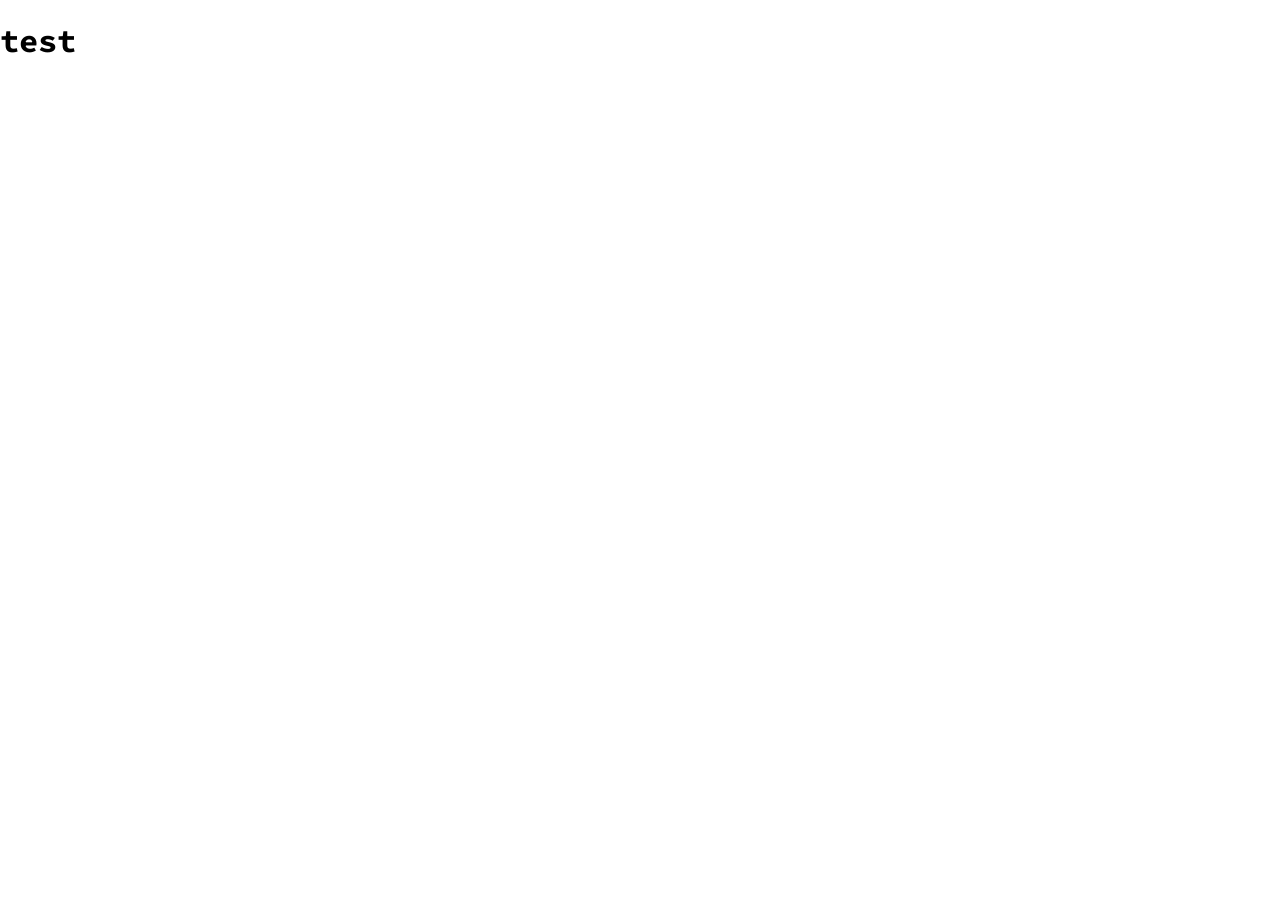
==== index.html @ e636ae3b "project files added" ====
<!doctype html>
<html lang="en">
  <head>
    <meta charset="UTF-8" />
    <meta name="viewport" content="width=device-width, initial-scale=1.0" />
    <link rel="preconnect" href="https://fonts.googleapis.com" />
    <link rel="preconnect" href="https://fonts.gstatic.com" crossorigin />
    <link
      href="https://fonts.googleapis.com/css2?family=Source+Code+Pro:ital,wght@0,200..900;1,200..900&display=swap"
      rel="stylesheet"
    />
    <link rel="stylesheet" href="styles.css" />
    <title>Dev Blog</title>
  </head>
  <body>
       <h1>test</h1>
    <script src="script.js"></script>
  </body>
</html>
---- styles.css ----
body {
    margin: 0;
    padding: 0;
    font-family: Source Code Pro, sans-serif;
}
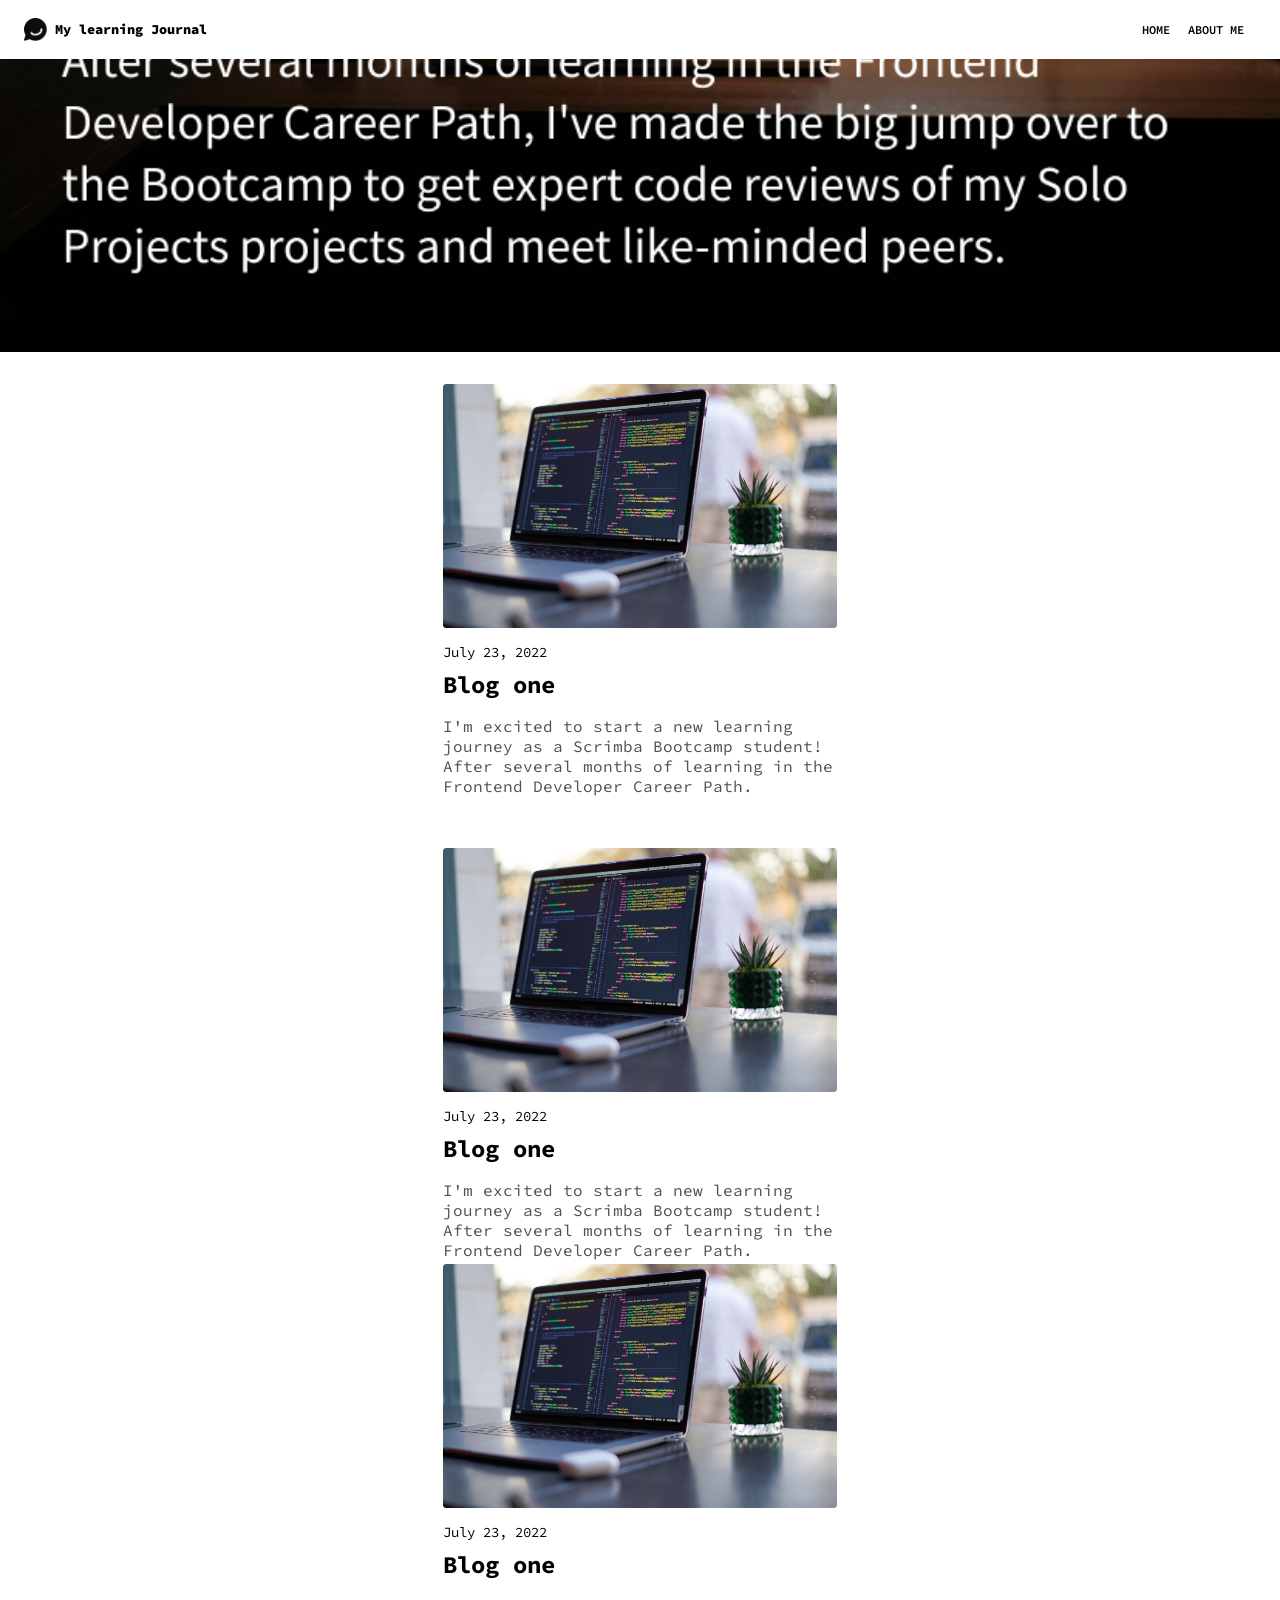
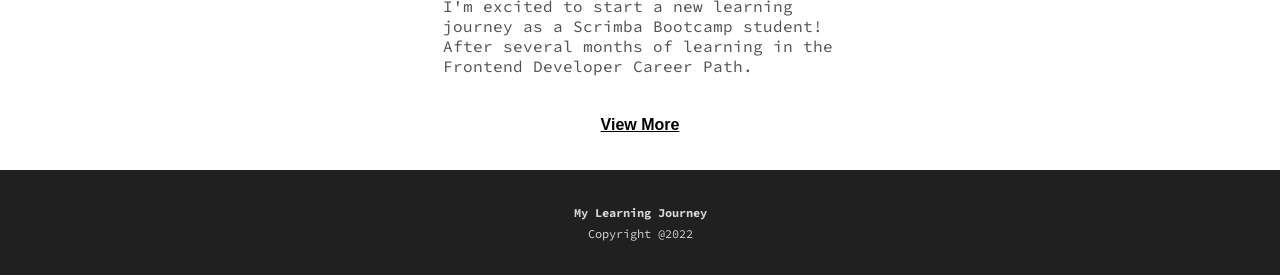
==== commit ca2c7106: "Home page css done for mobile Styled home page for mobile  grid, flexbox" ====
--- a/index.html
+++ b/index.html
@@ -13,7 +13,56 @@
     <title>Dev Blog</title>
   </head>
   <body>
-       <h1>test</h1>
+      <header>
+        <div class="header-container">
+          <div class="logo-wrapper">
+            <img class="logo" src="images/logo.png"/>
+            <h1>My learning Journal</h1>
+          </div>
+          <nav>
+          <ul class="nav">
+           <li class="nav-list-item">Home</li> 
+           <li class="nav-list-item">About Me</li>
+          </ul>
+          </nav>
+        </div>
+      </header>
+      <section>
+        <div class="hero-container">
+        </div>
+      </section>
+      <main>
+        <article class="article-container">
+        <div class="blog-post">
+          <img class="blog-image" src="/images/blog-one.png"/>
+          <p class="blog-date blog-post-one">July 23, 2022</p>
+          <h2>Blog one</h2>
+          <p class="blog-para">I'm excited to start a new learning journey as a Scrimba Bootcamp student! After several months of learning in the Frontend Developer Career Path.</p>
+        </div>
+         <div class="blog-post blog-post-two">
+          <img class="blog-image" src="/images/blog-one.png"/>
+          <p class="blog-date">July 23, 2022</p>
+          <h2>Blog one</h2>
+          <p class="blog-para">I'm excited to start a new learning journey as a Scrimba Bootcamp student! After several months of learning in the Frontend Developer Career Path.</p>
+        </div> <div class="blog-post blog-post-three">
+          <img class="blog-image" src="/images/blog-one.png"/>
+          <p class="blog-date">July 23, 2022</p>
+          <h2>Blog one</h2>
+          <p class="blog-para">I'm excited to start a new learning journey as a Scrimba Bootcamp student! After several months of learning in the Frontend Developer Career Path.</p>
+        </div>
+        </article>
+      </main>
+      <div class="view-more-container">
+        <button class="view-more-button">View More</button>
+      </div>
+      <footer>
+          <div class="footer-container">
+            <small class="footer-info">
+              <p class="footer-slogan"><strong>My Learning Journey</strong></p>
+              <p class="footer-date">Copyright @2022</p>
+            </small>
+          </div>
+      </footer>
     <script src="script.js"></script>
   </body>
 </html>
--- a/styles.css
+++ b/styles.css
@@ -1,5 +1,163 @@
+*, *::before, *::after {
+    box-sizing: border-box;
+}
+
 body {
     margin: 0;
     padding: 0;
     font-family: Source Code Pro, sans-serif;
+}
+
+/* header */
+
+.header-container {
+    display: flex;
+    justify-content: space-between;
+    align-items: center;
+    padding: 1.5em;
+    background-color: white;
+    height: 59px;
+}
+
+h1 {
+    font-size: 0.85rem;
+    font-weight: 900;
+}
+
+.logo-wrapper {
+    display: flex;
+    align-items: center;
+    gap: 0.5em;
+}
+
+.logo {
+    width: 23px;
+} 
+
+.nav {
+    display: flex;
+    align-items: center;
+    justify-content: center;
+    list-style: none;
+    gap: 0.5em;
+    font-size: 0.75rem;
+    text-transform: uppercase;
+    font-weight: 600;
+}
+
+.nav-list-item {
+    padding-right: 1em;
+}
+
+/* hero */
+
+.hero-container {
+    height: 293px;
+    width: 100%;
+    background-image:url('images/hero.png');
+    background-position: center bottom;
+    background-repeat: no-repeat;
+    background-size: cover;
+}
+
+/* main */
+
+main {
+    display: flex;
+    justify-content: center;
+    margin-block: 2em;
+}
+
+.article-container {
+    display: grid;
+    grid-template-columns: 1fr;
+    gap: 3em;
+    grid-template-areas: 
+        "."
+        "a"
+        "b"
+        "c"
+        ".";
+}
+
+.blog-post {
+    height: 368px;
+    width: 394px;
+    display: flex;
+    flex-direction: column;
+    gap: 0.5em;  
+}
+
+.blog-post-one {
+    grid-area: a;
+}
+
+.blog-post-two {
+    grid-area: b;
+}
+.blog-post-three {
+    grid-area: c;
+}
+
+.blog-post h2 {
+    font-size: 1.5rem;
+    margin: 0;
+}
+
+.blog-date {
+    font-size: 0.88rem;
+    margin: 0;
+    margin-top: 0.5em;
+}
+
+.blog-image {
+    width: 100%;
+}
+
+.blog-para {
+    font-size: 1rem;
+    color: #505050;
+    margin: 0;
+    margin-top: 0.5em;
+}
+
+.view-more-container {
+    display: flex;
+    justify-content: center;
+    margin-block: 2.2em;
+}
+
+.view-more-button {
+    text-decoration: underline;
+    font-weight: 900;
+    font-size: 1rem;
+    border: none;
+    background-color: white;
+}
+
+/* footer */
+
+.footer-container {
+    height: 105px;
+    color: #D7D7D7;
+    background-color: #202020;
+    display: flex;
+    justify-content: center;
+    align-items: center;
+} 
+
+.footer-slogan, .footer-date {
+    margin: 0;
+    padding: 0;
+}
+
+
+.footer-info {
+    display: flex;
+    flex-direction: column;
+    justify-content: center;
+    align-items: center;
+    margin: 0;
+    font-size: 0.75rem;
+     gap: 0.5em;
 }
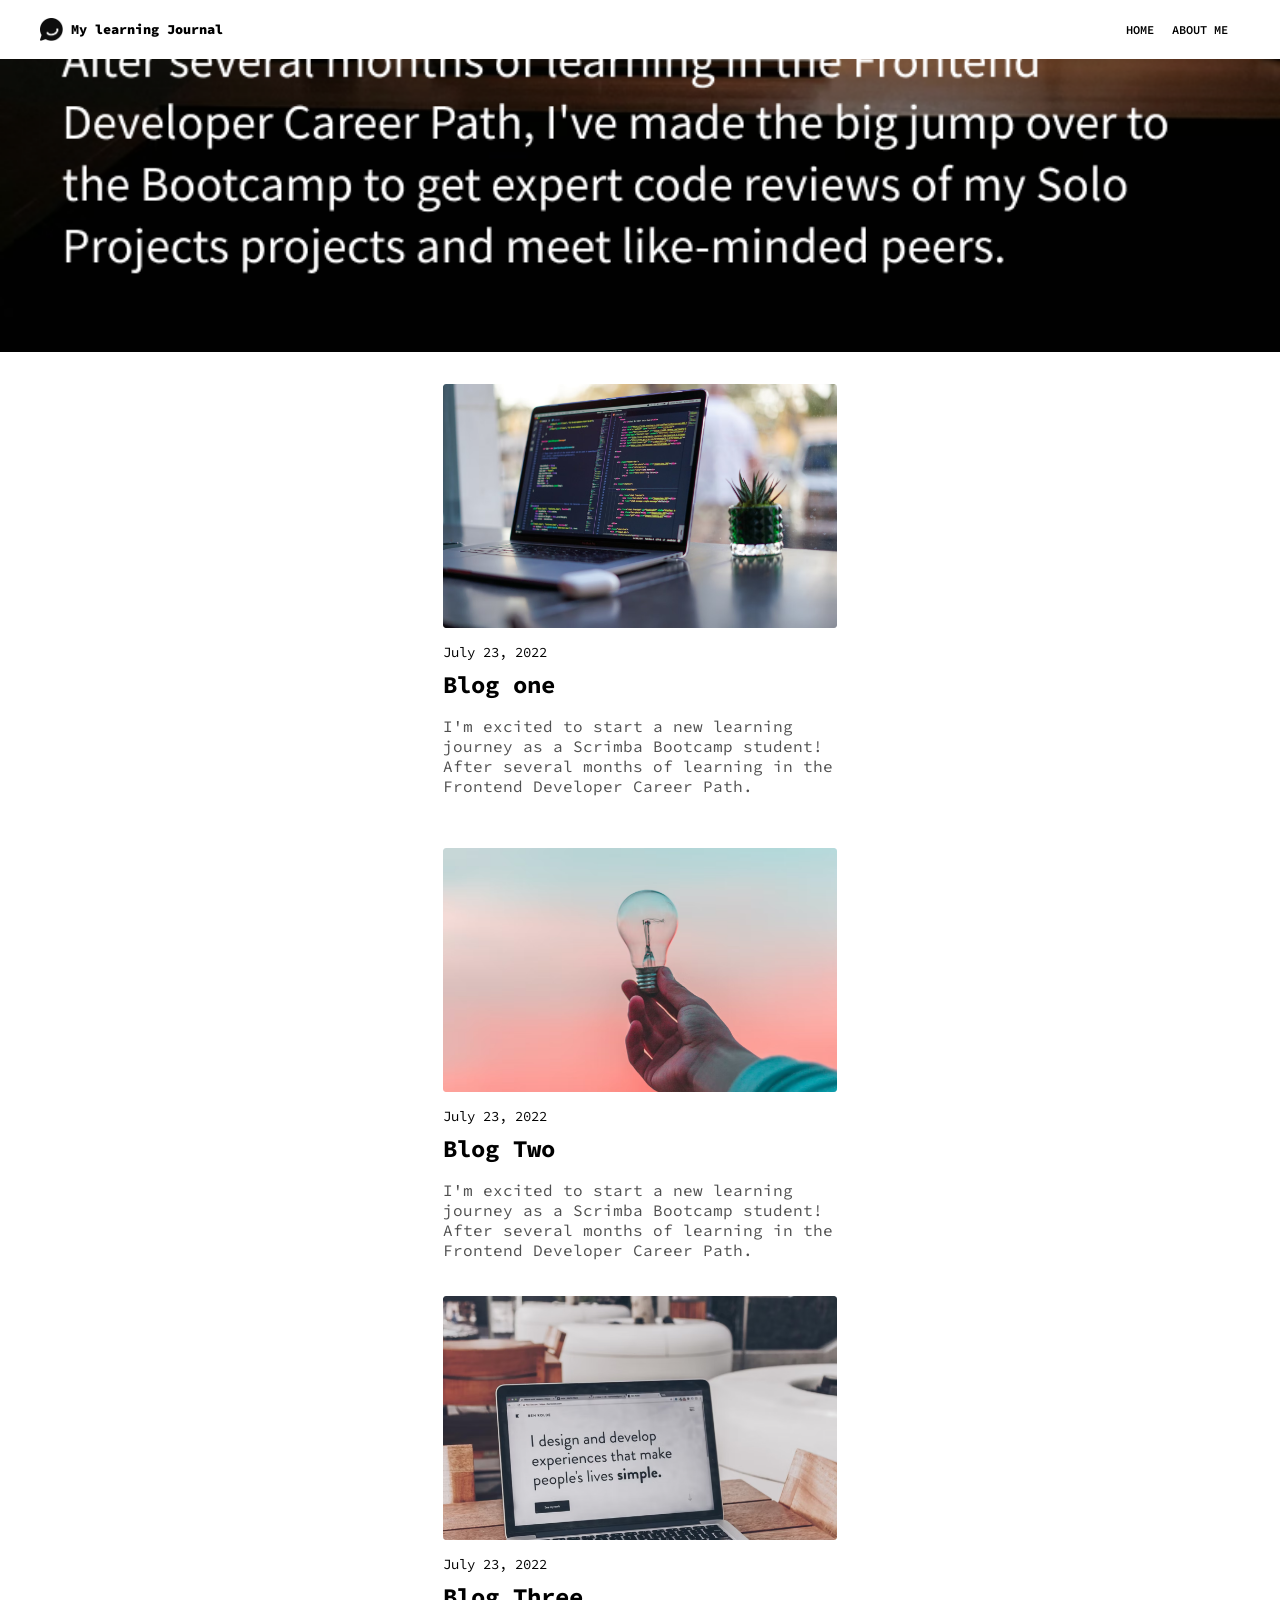
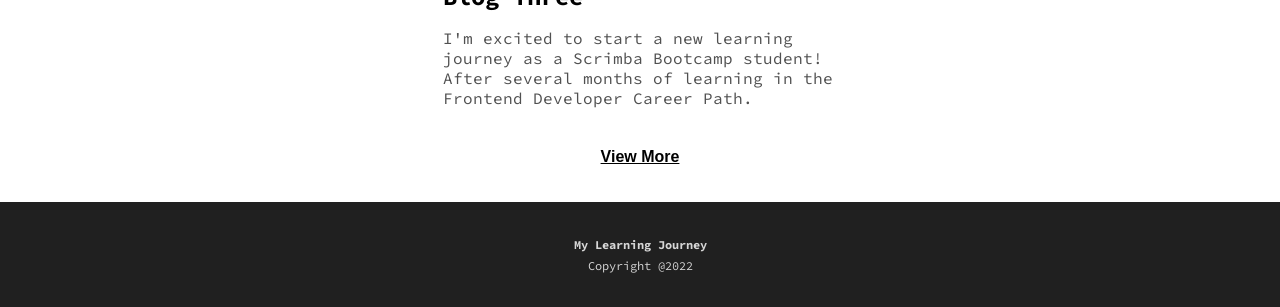
==== commit 69c06f70: "added mobile styling for the post page also added data for each post" ====
--- a/index.html
+++ b/index.html
@@ -40,14 +40,14 @@
           <p class="blog-para">I'm excited to start a new learning journey as a Scrimba Bootcamp student! After several months of learning in the Frontend Developer Career Path.</p>
         </div>
          <div class="blog-post blog-post-two">
-          <img class="blog-image" src="/images/blog-one.png"/>
+          <img class="blog-image" src="/images/blog-two.png"/>
           <p class="blog-date">July 23, 2022</p>
-          <h2>Blog one</h2>
+          <h2>Blog Two</h2>
           <p class="blog-para">I'm excited to start a new learning journey as a Scrimba Bootcamp student! After several months of learning in the Frontend Developer Career Path.</p>
         </div> <div class="blog-post blog-post-three">
-          <img class="blog-image" src="/images/blog-one.png"/>
+          <img class="blog-image" src="/images/blog-three.png"/>
           <p class="blog-date">July 23, 2022</p>
-          <h2>Blog one</h2>
+          <h2>Blog Three</h2>
           <p class="blog-para">I'm excited to start a new learning journey as a Scrimba Bootcamp student! After several months of learning in the Frontend Developer Career Path.</p>
         </div>
         </article>
--- a/styles.css
+++ b/styles.css
@@ -14,7 +14,7 @@
     display: flex;
     justify-content: space-between;
     align-items: center;
-    padding: 1.5em;
+    padding: 1.5em 2.5em;
     background-color: white;
     height: 59px;
 }
@@ -97,6 +97,7 @@
 }
 .blog-post-three {
     grid-area: c;
+    margin-top: 2em;
 }
 
 .blog-post h2 {
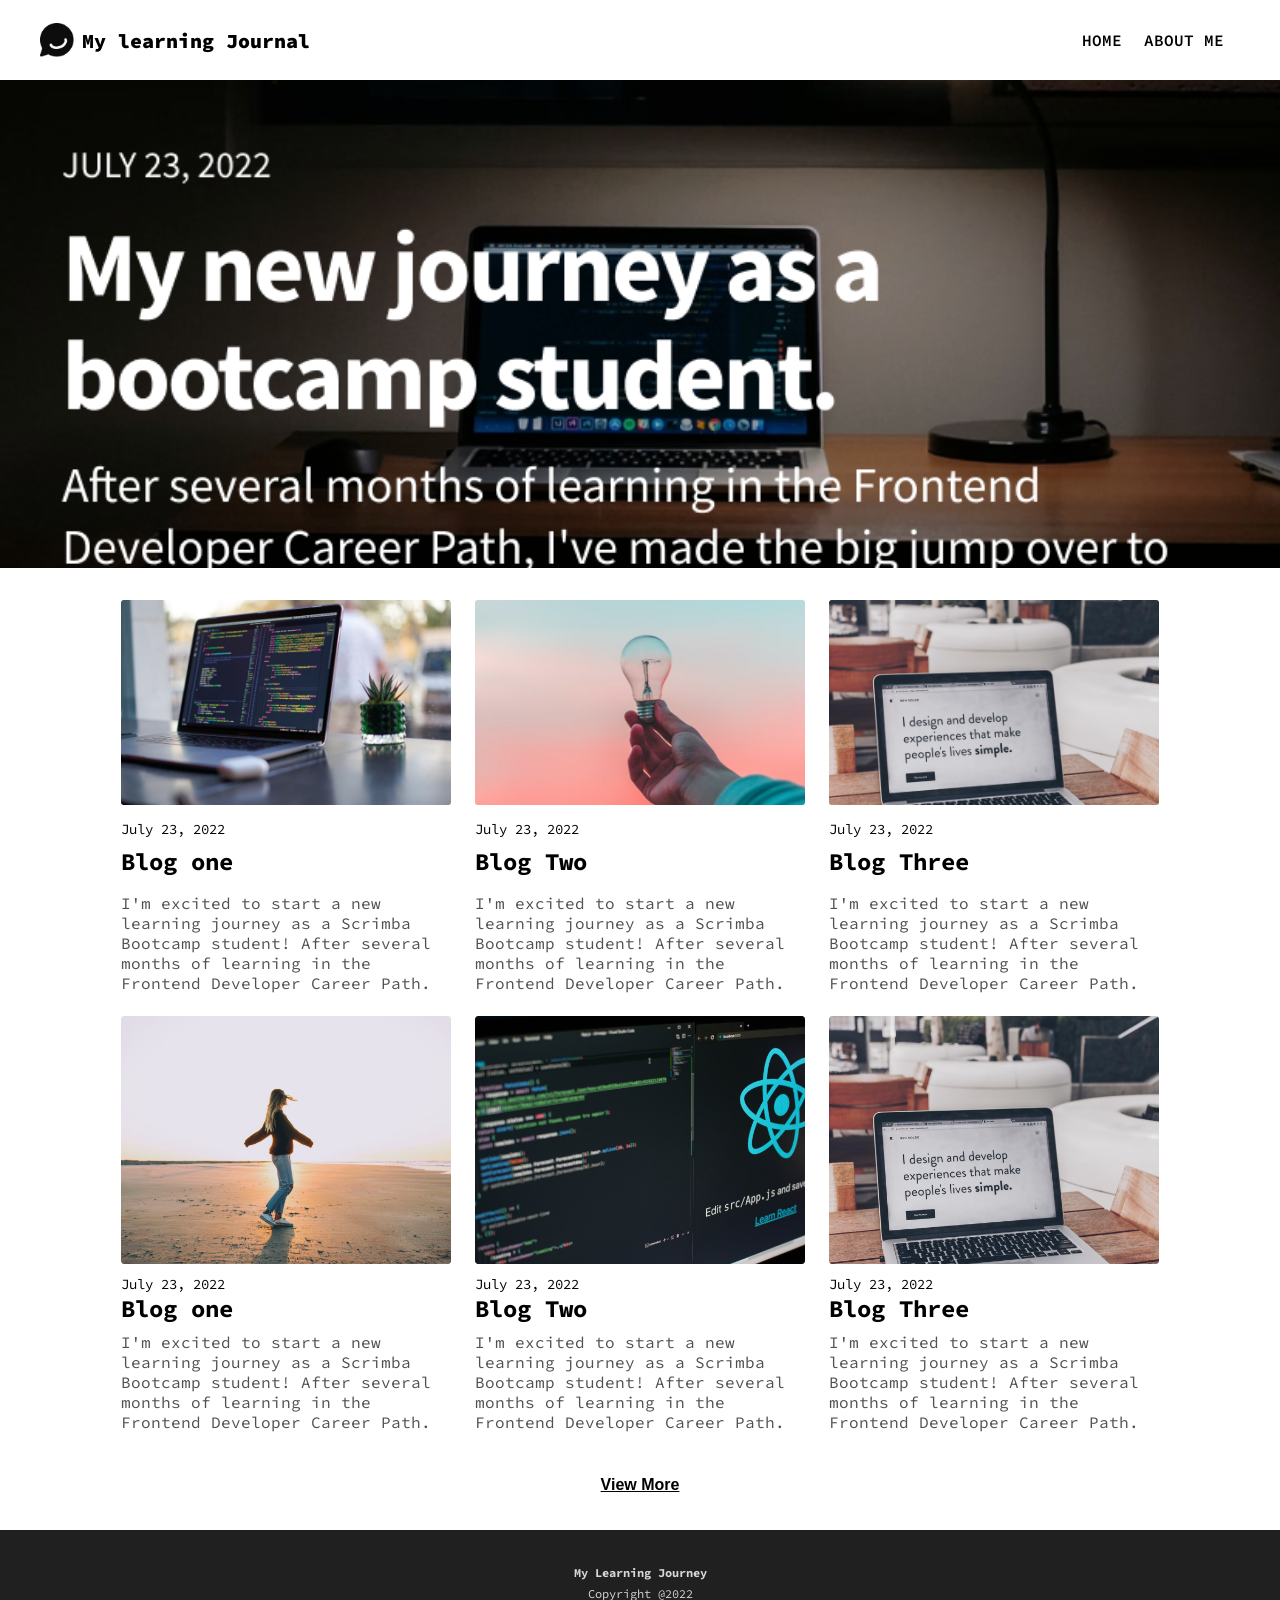
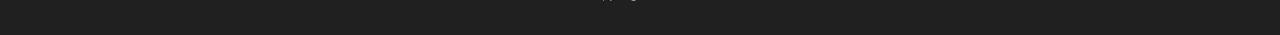
==== commit a6274f9e: "added sizing for desktop desktop responsive design css grid" ====
--- a/index.html
+++ b/index.html
@@ -13,56 +13,98 @@
     <title>Dev Blog</title>
   </head>
   <body>
-      <header>
-        <div class="header-container">
-          <div class="logo-wrapper">
-            <img class="logo" src="images/logo.png"/>
-            <h1>My learning Journal</h1>
-          </div>
-          <nav>
+    <header>
+      <div class="header-container">
+        <div class="logo-wrapper">
+          <img class="logo" src="images/logo.png" />
+          <h1>My learning Journal</h1>
+        </div>
+        <nav>
           <ul class="nav">
-           <li class="nav-list-item">Home</li> 
-           <li class="nav-list-item">About Me</li>
+            <li class="nav-list-item">Home</li>
+            <li class="nav-list-item">About Me</li>
           </ul>
-          </nav>
-        </div>
-      </header>
-      <section>
-        <div class="hero-container">
-        </div>
-      </section>
-      <main>
-        <article class="article-container">
+        </nav>
+      </div>
+    </header>
+    <section>
+      <div class="hero-container"></div>
+    </section>
+    <main>
+      <article class="article-container">
         <div class="blog-post">
-          <img class="blog-image" src="/images/blog-one.png"/>
+          <img class="blog-image" src="/images/blog-one.png" />
           <p class="blog-date blog-post-one">July 23, 2022</p>
           <h2>Blog one</h2>
-          <p class="blog-para">I'm excited to start a new learning journey as a Scrimba Bootcamp student! After several months of learning in the Frontend Developer Career Path.</p>
+          <p class="blog-para">
+            I'm excited to start a new learning journey as a Scrimba Bootcamp
+            student! After several months of learning in the Frontend Developer
+            Career Path.
+          </p>
         </div>
-         <div class="blog-post blog-post-two">
-          <img class="blog-image" src="/images/blog-two.png"/>
+        <div class="blog-post blog-post-two">
+          <img class="blog-image" src="/images/blog-two.png" />
           <p class="blog-date">July 23, 2022</p>
           <h2>Blog Two</h2>
-          <p class="blog-para">I'm excited to start a new learning journey as a Scrimba Bootcamp student! After several months of learning in the Frontend Developer Career Path.</p>
-        </div> <div class="blog-post blog-post-three">
-          <img class="blog-image" src="/images/blog-three.png"/>
+          <p class="blog-para">
+            I'm excited to start a new learning journey as a Scrimba Bootcamp
+            student! After several months of learning in the Frontend Developer
+            Career Path.
+          </p>
+        </div>
+        <div class="blog-post blog-post-three">
+          <img class="blog-image" src="/images/blog-three.png" />
           <p class="blog-date">July 23, 2022</p>
           <h2>Blog Three</h2>
-          <p class="blog-para">I'm excited to start a new learning journey as a Scrimba Bootcamp student! After several months of learning in the Frontend Developer Career Path.</p>
+          <p class="blog-para">
+            I'm excited to start a new learning journey as a Scrimba Bootcamp
+            student! After several months of learning in the Frontend Developer
+            Career Path.
+          </p>
         </div>
-        </article>
-      </main>
-      <div class="view-more-container">
-        <button class="view-more-button">View More</button>
+        <div class="blog-post blog-post-four">
+          <img class="blog-image" src="/images/blog-four.png" />
+          <p class="blog-date blog-post-one">July 23, 2022</p>
+          <h2>Blog one</h2>
+          <p class="blog-para">
+            I'm excited to start a new learning journey as a Scrimba Bootcamp
+            student! After several months of learning in the Frontend Developer
+            Career Path.
+          </p>
+        </div>
+        <div class="blog-post blog-post-five">
+          <img class="blog-image" src="/images/blog-five.png" />
+          <p class="blog-date">July 23, 2022</p>
+          <h2>Blog Two</h2>
+          <p class="blog-para">
+            I'm excited to start a new learning journey as a Scrimba Bootcamp
+            student! After several months of learning in the Frontend Developer
+            Career Path.
+          </p>
+        </div>
+        <div class="blog-post blog-post-six">
+          <img class="blog-image"  src="/images/blog-six.png" />
+          <p class="blog-date">July 23, 2022</p>
+          <h2>Blog Three</h2>
+          <p class="blog-para">
+            I'm excited to start a new learning journey as a Scrimba Bootcamp
+            student! After several months of learning in the Frontend Developer
+            Career Path.
+          </p>
+        </div>
+      </article>
+    </main>
+    <div class="view-more-container">
+      <button class="view-more-button">View More</button>
+    </div>
+    <footer>
+      <div class="footer-container">
+        <small class="footer-info">
+          <p class="footer-slogan"><strong>My Learning Journey</strong></p>
+          <p class="footer-date">Copyright @2022</p>
+        </small>
       </div>
-      <footer>
-          <div class="footer-container">
-            <small class="footer-info">
-              <p class="footer-slogan"><strong>My Learning Journey</strong></p>
-              <p class="footer-date">Copyright @2022</p>
-            </small>
-          </div>
-      </footer>
+    </footer>
     <script src="script.js"></script>
   </body>
 </html>
--- a/styles.css
+++ b/styles.css
@@ -1,164 +1,257 @@
-*, *::before, *::after {
-    box-sizing: border-box;
+*,
+*::before,
+*::after {
+  box-sizing: border-box;
 }
 
 body {
-    margin: 0;
-    padding: 0;
-    font-family: Source Code Pro, sans-serif;
+  margin: 0;
+  padding: 0;
+  font-family:
+    Source Code Pro,
+    sans-serif;
 }
 
 /* header */
 
 .header-container {
-    display: flex;
-    justify-content: space-between;
-    align-items: center;
-    padding: 1.5em 2.5em;
-    background-color: white;
-    height: 59px;
+  display: flex;
+  justify-content: space-between;
+  align-items: center;
+  padding: 1.5em 2.5em;
+  background-color: white;
+  height: 59px;
 }
 
 h1 {
-    font-size: 0.85rem;
-    font-weight: 900;
+  font-size: 0.85rem;
+  font-weight: 900;
 }
 
 .logo-wrapper {
-    display: flex;
-    align-items: center;
-    gap: 0.5em;
+  display: flex;
+  align-items: center;
+  gap: 0.5em;
 }
 
 .logo {
-    width: 23px;
-} 
+  width: 23px;
+}
 
 .nav {
-    display: flex;
-    align-items: center;
-    justify-content: center;
-    list-style: none;
-    gap: 0.5em;
-    font-size: 0.75rem;
-    text-transform: uppercase;
-    font-weight: 600;
+  display: flex;
+  align-items: center;
+  justify-content: center;
+  list-style: none;
+  gap: 0.5em;
+  font-size: 0.75rem;
+  text-transform: uppercase;
+  font-weight: 600;
 }
 
 .nav-list-item {
-    padding-right: 1em;
+  padding-right: 1em;
 }
 
 /* hero */
 
 .hero-container {
-    height: 293px;
+  height: 293px;
+  width: 100%;
+  background-image: url("images/hero.png");
+  background-position: center bottom;
+  background-repeat: no-repeat;
+  background-size: cover;
+}
+
+/* main */
+
+main {
+  display: flex;
+  justify-content: center;
+  margin-block: 2em;
+}
+
+.article-container {
+  display: grid;
+  grid-template-columns: 1fr;
+  gap: 3em;
+  grid-template-areas:
+    "a"
+    "b"
+    "c";
+}
+
+.blog-post {
+  height: 368px;
+  display: flex;
+  flex-direction: column;
+  gap: 0.5em;
+  max-width: 374px;
+}
+
+.blog-post-one {
+  grid-area: a;
+}
+
+.blog-post-two {
+  grid-area: b;
+}
+.blog-post-three {
+  grid-area: c;
+  margin-top: 2em;
+}
+
+.blog-post-four {
+  display: none;
+}
+.blog-post-five {
+  display: none;
+}
+.blog-post-six {
+  display: none;
+}
+
+.blog-post h2 {
+  font-size: 1.5rem;
+  margin: 0;
+}
+
+.blog-date {
+  font-size: 0.88rem;
+  margin: 0;
+  margin-top: 0.5em;
+}
+
+.blog-image {
+  width: 100%;
+}
+
+.blog-para {
+  font-size: 1rem;
+  color: #505050;
+  margin: 0;
+  margin-top: 0.5em;
+}
+
+.view-more-container {
+  display: flex;
+  justify-content: center;
+  margin-block: 2.2em;
+}
+
+.view-more-button {
+  text-decoration: underline;
+  font-weight: 900;
+  font-size: 1rem;
+  border: none;
+  background-color: white;
+}
+
+/* footer */
+
+.footer-container {
+  height: 105px;
+  color: #d7d7d7;
+  background-color: #202020;
+  display: flex;
+  justify-content: center;
+  align-items: center;
+}
+
+.footer-slogan,
+.footer-date {
+  margin: 0;
+  padding: 0;
+}
+
+.footer-info {
+  display: flex;
+  flex-direction: column;
+  justify-content: center;
+  align-items: center;
+  margin: 0;
+  font-size: 0.75rem;
+  gap: 0.5em;
+}
+
+@media (min-width: 768px) {
+  .article-container {
+    grid-template-columns: minmax(0, 1fr);
+    gap: 2em;
+    grid-template-areas:
+      "a b"
+      ". ."
+      "c d"
+      ". ."
+      "e f"
+      ". .";
+  }
+
+  .blog-post {
+    max-width: 330px;
+  }
+
+  .blog-post-three {
+    margin-top: 0em;
+  }
+
+  .blog-post-four {
+    grid-area: d;
+    display: block;
+  }
+
+  .blog-post-five {
+    grid-area: e;
+    display: block;
+  }
+
+  .blog-post-six {
+    grid-area: f;
+    display: block;
+  }
+  .view-more-button {
+    margin-top: 2em;
+  }
+}
+
+@media (min-width: 1084px) {
+  .hero-container {
+    height: 488px;
     width: 100%;
-    background-image:url('images/hero.png');
-    background-position: center bottom;
+    background-image: url("images/hero.png");
+    background-position: center;
     background-repeat: no-repeat;
     background-size: cover;
-}
-
-/* main */
-
-main {
-    display: flex;
-    justify-content: center;
-    margin-block: 2em;
-}
-
-.article-container {
-    display: grid;
-    grid-template-columns: 1fr;
-    gap: 3em;
-    grid-template-areas: 
-        "."
-        "a"
-        "b"
-        "c"
-        ".";
-}
-
-.blog-post {
-    height: 368px;
-    width: 394px;
-    display: flex;
-    flex-direction: column;
-    gap: 0.5em;  
-}
-
-.blog-post-one {
-    grid-area: a;
-}
-
-.blog-post-two {
-    grid-area: b;
-}
-.blog-post-three {
-    grid-area: c;
-    margin-top: 2em;
-}
-
-.blog-post h2 {
-    font-size: 1.5rem;
-    margin: 0;
-}
-
-.blog-date {
-    font-size: 0.88rem;
-    margin: 0;
-    margin-top: 0.5em;
-}
-
-.blog-image {
-    width: 100%;
-}
-
-.blog-para {
+  }
+  .article-container {
+    grid-template-columns: minmax(0, 1fr);
+    gap: 1.5em;
+    grid-template-areas:
+      "a b c"
+      ". . ."
+      "d e f"
+      ". . .";
+  }
+
+  .blog-post {
+    max-width: 330px;
+  }
+
+  .logo {
+    width: 34px;
+  }
+
+  h1 {
+    font-size: 1.25rem;
+    font-weight: 900;
+  }
+
+  .nav-list-item {
     font-size: 1rem;
-    color: #505050;
-    margin: 0;
-    margin-top: 0.5em;
-}
-
-.view-more-container {
-    display: flex;
-    justify-content: center;
-    margin-block: 2.2em;
-}
-
-.view-more-button {
-    text-decoration: underline;
-    font-weight: 900;
-    font-size: 1rem;
-    border: none;
-    background-color: white;
-}
-
-/* footer */
-
-.footer-container {
-    height: 105px;
-    color: #D7D7D7;
-    background-color: #202020;
-    display: flex;
-    justify-content: center;
-    align-items: center;
-} 
-
-.footer-slogan, .footer-date {
-    margin: 0;
-    padding: 0;
-}
-
-
-.footer-info {
-    display: flex;
-    flex-direction: column;
-    justify-content: center;
-    align-items: center;
-    margin: 0;
-    font-size: 0.75rem;
-     gap: 0.5em;
-}+  }
+
+  .header-container {
+    padding: 2.5em 2.5em;
+  }
+}
